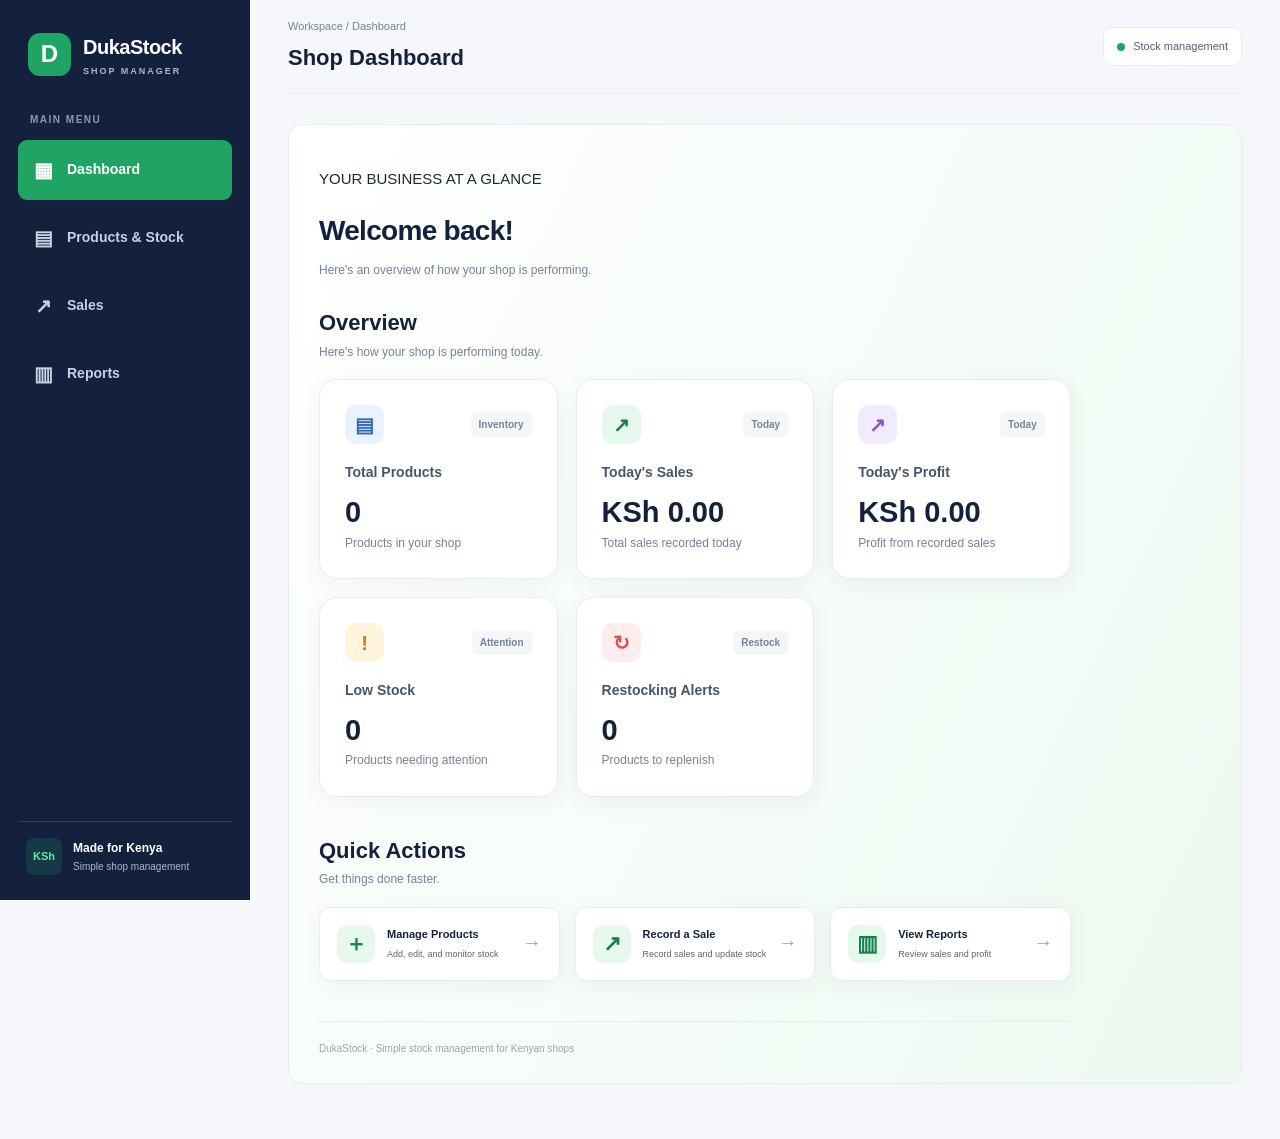
==== index.html @ 27eedb5e "Add files via upload" ====
<!DOCTYPE html>
<html lang="en">
<head>
    <meta charset="UTF-8">
    <meta name="viewport" content="width=device-width, initial-scale=1.0">
    <title>DukaStock - Shop Manager</title>
    <link rel="stylesheet" href="style.css">
</head>
<body class="app-layout ">


    <aside class="sidebar">
        <div class="brand">
            <div class="brand-icon">D</div>
            <div>
                <h2>DukaStock</h2>
                <span>SHOP MANAGER</span>
            </div>
        </div>

        <p class="nav-heading">MAIN MENU</p>

        <nav class="sidebar-nav">
            <a href="index.html" class="nav-link active">
                <span class="nav-icon">▦</span> Dashboard
            </a>
            <a href="products.html" class="nav-link">
                <span class="nav-icon">▤</span> Products & Stock
            </a>
            <a href="sales.html" class="nav-link">
                <span class="nav-icon">↗</span> Sales
            </a>
            <a href="reports.html" class="nav-link">
                <span class="nav-icon">▥</span> Reports
            </a>
        </nav>

        <div class="sidebar-footer">
            <div class="footer-icon">KSh</div>
            <div>
                <strong>Made for Kenya</strong>
                <span>Simple shop management</span>
            </div>
        </div>
    </aside>

    <main class="main-content">

        <header class="topbar">
            <div>
                <p class="breadcrumb">Workspace / Dashboard</p>
                <h2>Shop Dashboard</h2>
            </div>

            <div class="shop-status">
                <span class="status-dot"></span>
                Stock management
            </div>
        </header>

        <section class="welcome-section">
            <div>

        
       <div class="page-intro">
          <p class="eyebrow">YOUR BUSINESS AT A GLANCE</p>
          <h1>Welcome back!</h1>
          <p>Here's an overview of how your shop is performing.</p>
       </div>

        
        <section class="section-heading">
            <div>
                <h2>Overview</h2>
                <p>Here's how your shop is performing today.</p>
            </div>
        </section>

        <section class="dashboard">
            <div class="card">
                <div class="card-top">
                    <span class="card-icon products-icon">▤</span>
                    <span class="card-tag">Inventory</span>
                </div>
                <h3>Total Products</h3>
                <p class="number">0</p>
                <p class="card-note">Products in your shop</p>
            </div>

            <div class="card">
                <div class="card-top">
                    <span class="card-icon sales-icon">↗</span>
                    <span class="card-tag">Today</span>
                </div>
                <h3>Today's Sales</h3>
                <p class="number">KSh 0</p>
                <p class="card-note">Total sales recorded today</p>
            </div>

            <div class="card">
                <div class="card-top">
                    <span class="card-icon profit-icon">↗</span>
                    <span class="card-tag">Today</span>
                </div>
                <h3>Today's Profit</h3>
                <p class="number">KSh 0</p>
                <p class="card-note">Profit from recorded sales</p>
            </div>

             <div class="card" id="low-stock-card">
                <div class="card-top">
                    <span class="card-icon stock-icon">!</span>
                    <span class="card-tag">Attention</span>
                </div>
                <h3>Low Stock</h3>
                <p class="number">0</p>
                <p class="card-note">Products needing attention</p>
            </div>

             <div class="card" id="restocking-alerts-card">
                <div class="card-top">
                    <span class="card-icon alert-icon">↻</span>
                    <span class="card-tag">Restock</span>
                </div>
                <h3>Restocking Alerts</h3>
                <p class="number" id="restocking-alerts-count">0</p>
                <p class="card-note">Products to replenish</p>
            </div>
        </section>

        <section class="quick-actions-section">
            <div class="section-heading">
                <div>
                    <h2>Quick Actions</h2>
                    <p>Get things done faster.</p>
                </div>
            </div>

            <div class="quick-actions">
                <a href="products.html" class="action-card">
                    <span class="action-icon">＋</span>
                    <span>
                        <strong>Manage Products</strong>
                        <small>Add, edit, and monitor stock</small>
                    </span>
                    <span class="action-arrow">→</span>
                </a>

                <a href="sales.html" class="action-card">
                    <span class="action-icon">↗</span>
                    <span>
                        <strong>Record a Sale</strong>
                        <small>Record sales and update stock</small>
                    </span>
                    <span class="action-arrow">→</span>
                </a>

                <a href="reports.html" class="action-card">
                    <span class="action-icon">▥</span>
                    <span>
                        <strong>View Reports</strong>
                        <small>Review sales and profit</small>
                    </span>
                    <span class="action-arrow">→</span>
                </a>
            </div>
        </section>

        <footer class="page-footer">
            DukaStock · Simple stock management for Kenyan shops
        </footer>

    </main>

   <script src="script.js"></script>
</body>
</html>
---- style.css ----
/* ==================================
   DukaStock Modern Dashboard
   ================================== */

:root {
    --navy: #14213d;
    --navy-light: #1d3154;
    --green: #20a464;
    --green-dark: #16834e;
    --background: #f5f7fb;
    --white: #ffffff;
    --text: #1f2937;
    --muted: #788398;
    --border: #e8edf4;
    --shadow: 0 5px 22px rgba(20, 33, 61, 0.05);
}

* {
    box-sizing: border-box;
}


body {
    margin: 0;
    font-family: "Inter", "Segoe UI", Roboto, Arial, sans-serif;
    color: var(--text);
    background: var(--background);
    font-size: 15px;
    line-height: 1.7;
    font-weight: 400;
    -webkit-font-smoothing: antialiased;
}

a {
    color: inherit;
    text-decoration: none;
}

/* SIDEBAR */

.sidebar {
    position: fixed;
    top: 0;
    left: 0;
    bottom: 0;
    width: 250px;
    padding: 30px 18px 20px;
    background: var(--navy);
    color: white;
    display: flex;
    flex-direction: column;
    z-index: 10;
}

.brand {
    display: flex;
    align-items: center;
    gap: 12px;
    padding: 0 10px 32px;
}

.brand-icon {
    width: 43px;
    height: 43px;
    border-radius: 12px;
    display: grid;
    place-items: center;
    background: var(--green);
    color: white;
    font-size: 24px;
    font-weight: bold;
}

.brand h2 {
    margin: 0;
    color: white;
    font-size: 20px;
    letter-spacing: -0.5px;
}

.brand span {
    display: block;
    color: #aab8ce;
    font-size: 9px;
    font-weight: bold;
    letter-spacing: 2px;
}

.nav-heading {
    color: #899ab6;
    font-size: 10px;
    font-weight: bold;
    letter-spacing: 1.5px;
    padding: 0 12px;
    margin: 0 0 12px;
}

.sidebar-nav {
    display: flex;
    flex-direction: column;
    gap: 8px;
}

.nav-link {
    display: flex;
    align-items: center;
    gap: 13px;
    padding: 13px 14px;
    border-radius: 9px;
    color: #c6d1e2;
    font-size: 13px;
    transition: background 0.2s, color 0.2s;
}

.nav-link:hover {
    background: var(--navy-light);
    color: white;
}

.nav-link.active {
    background: var(--green);
    color: white;
    font-weight: bold;
}

.nav-icon {
    width: 22px;
    text-align: center;
    font-size: 20px;
}

.sidebar-footer {
    display: flex;
    align-items: center;
    gap: 11px;
    margin-top: auto;
    padding: 16px 8px 5px;
    border-top: 1px solid rgba(255, 255, 255, 0.12);
}

.footer-icon {
    background: rgba(32, 164, 100, 0.18);
    color: #68e5a4;
    padding: 9px 7px;
    border-radius: 8px;
    font-size: 11px;
    font-weight: bold;
}

.sidebar-footer strong,
.sidebar-footer span {
    display: block;
}

.sidebar-footer strong {
    font-size: 12px;
    color: white;
}

.sidebar-footer span {
    color: #aab8ce;
    font-size: 10px;
}

/* MAIN WORKSPACE */

.main-content {
    margin-left: 250px;
    padding: 0 38px 25px;
    min-height: 100vh;
    max-width: 1800px;
}

.topbar {
    min-height: 94px;
    display: flex;
    justify-content: space-between;
    align-items: center;
    gap: 20px;
    border-bottom: 1px solid var(--border);
    margin-bottom: 30px;
}

.breadcrumb {
    margin: 0 0 3px;
    color: var(--muted);
    font-size: 11px;
}

.topbar h2 {
    margin: 0;
    color: var(--navy);
    font-size: 21px;
}

.shop-status {
    display: flex;
    align-items: center;
    gap: 8px;
    background: white;
    border: 1px solid var(--border);
    padding: 9px 13px;
    border-radius: 9px;
    color: #526075;
    font-size: 11px;
}

.status-dot {
    width: 8px;
    height: 8px;
    border-radius: 50%;
    background: var(--green);
}

/* WELCOME BANNER */

.welcome-section {
    position: relative;
    overflow: hidden;
    display: flex;
    justify-content: space-between;
    align-items: center;
    gap: 20px;
    background: linear-gradient(115deg, #ffffff, #edf9f1);
    border: 1px solid #e2f0e7;
    border-radius: 15px;
    padding: 26px 30px;
    margin-bottom: 30px;
}

.welcome-label {
    color: var(--green-dark);
    font-size: 10px;
    font-weight: bold;
    letter-spacing: 1.5px;
    margin: 0 0 6px;
}

.welcome-section h1 {
    margin: 0 0 5px;
    font-size: 27px;
    color: var(--navy);
    letter-spacing: -0.7px;
}

.welcome-section p:last-child {
    color: var(--muted);
    margin: 0;
    font-size: 12px;
}

.welcome-decoration {
    display: grid;
    place-items: center;
    width: 78px;
    height: 78px;
    flex-shrink: 0;
    border-radius: 22px;
    background: rgba(32, 164, 100, 0.1);
    color: var(--green-dark);
    font-size: 23px;
    font-weight: bold;
    transform: rotate(5deg);
}

/* SECTION HEADINGS */

.section-heading {
    display: flex;
    justify-content: space-between;
    align-items: center;
    gap: 15px;
    margin-bottom: 17px;
}

.section-heading h2 {
    margin: 0;
    color: var(--navy);
    font-size: 19px;
}

.section-heading p {
    margin: 3px 0 0;
    color: var(--muted);
    font-size: 12px;
}

/* DASHBOARD CARDS */

.dashboard {
    display: grid;
    grid-template-columns: repeat(3, minmax(0, 1fr));
    gap: 18px;
    margin-bottom: 35px;
}


.card {
    min-width: 0;
    position: relative;
    overflow: hidden;
    background: var(--white);
    padding: 25px;
    border: 1px solid var(--border);
    border-radius: 18px;
    box-shadow: var(--shadow);
    transition: transform 0.2s ease, box-shadow 0.2s ease;
}

.card:hover {
    transform: translateY(-4px);
    box-shadow: 0 12px 28px rgba(20, 33, 61, 0.10);
}


.card-top {
    display: flex;
    align-items: center;
    justify-content: space-between;
    gap: 8px;
    margin-bottom: 17px;
}

.card-icon {
    display: grid;
    place-items: center;
    width: 39px;
    height: 39px;
    border-radius: 11px;
    font-size: 20px;
    font-weight: bold;
}

.products-icon {
    color: #3468c0;
    background: #eaf1ff;
}

.sales-icon {
    color: #15834b;
    background: #e5f8ed;
}

.profit-icon {
    color: #8a55c5;
    background: #f2eaff;
}

.stock-icon {
    color: #d97706;
    background: #fff4dc;
}

.alert-icon {
    color: #dc5151;
    background: #ffeded;
}

.card-tag {
    background: #f4f6fa;
    color: #788398;
    padding: 4px 8px;
    border-radius: 6px;
    font-size: 10px;
    font-weight: bold;
}

.card h3 {
    margin: 0 0 7px;
    color: #657187;
    font-size: 12px;
    font-weight: 600;
}

.number {
    color: var(--navy);
    font-size: 27px;
    font-weight: bold;
    line-height: 1.4;
    margin: 0;
    overflow-wrap: anywhere;
}

.card-note {
    margin: 8px 0 0;
    color: #94a0b2;
    font-size: 10px;
}

/* QUICK ACTIONS */

.quick-actions-section {
    margin-top: 5px;
}

.quick-actions {
    display: grid;
    grid-template-columns: repeat(3, minmax(0, 1fr));
    gap: 15px;
}

.action-card {
    display: flex;
    align-items: center;
    gap: 12px;
    min-width: 0;
    padding: 17px;
    background: white;
    border: 1px solid var(--border);
    border-radius: 12px;
    box-shadow: var(--shadow);
    transition: border-color 0.2s, transform 0.2s;
}

.action-card:hover {
    border-color: #8dd6ac;
    transform: translateY(-2px);
}

.action-icon {
    flex-shrink: 0;
    width: 38px;
    height: 38px;
    display: grid;
    place-items: center;
    border-radius: 10px;
    background: #e7f8ed;
    color: var(--green-dark);
    font-size: 22px;
    font-weight: bold;
}

.action-card strong,
.action-card small {
    display: block;
}

.action-card strong {
    color: var(--navy);
    font-size: 11px;
}

.action-card small {
    color: var(--muted);
    font-size: 9px;
    margin-top: 3px;
}

.action-arrow {
    margin-left: auto;
    color: #91a0b3;
    font-size: 19px;
}

.page-footer {
    border-top: 1px solid var(--border);
    margin-top: 40px;
    padding-top: 18px;
    color: #9aa5b5;
    font-size: 10px;
}

/* OTHER PAGES: PRODUCTS, SALES AND REPORTS */

body:not(.app-layout) {
    padding: 32px;
}

body:not(.app-layout) h1 {
    color: var(--navy);
    font-size: 30px;
}

body:not(.app-layout) h2 {
    color: var(--navy);
    margin-top: 30px;
}

body:not(.app-layout) button {
    background: var(--green);
    color: white;
    border: none;
    padding: 11px 17px;
    margin: 8px 8px 0 0;
    border-radius: 8px;
    font-weight: bold;
    cursor: pointer;
}

body:not(.app-layout) button:hover {
    background: var(--green-dark);
}

body:not(.app-layout) form {
    max-width: 700px;
    background: white;
    padding: 24px;
    margin: 20px 0;
    border: 1px solid var(--border);
    border-radius: 13px;
    box-shadow: var(--shadow);
}

body:not(.app-layout) label {
    display: block;
    margin: 14px 0 6px;
    color: var(--navy);
    font-weight: bold;
    font-size: 13px;
}

body:not(.app-layout) input,
body:not(.app-layout) select,
body:not(.app-layout) textarea {
    width: 100%;
    max-width: 100%;
    padding: 11px 12px;
    border: 1px solid #d5dce7;
    border-radius: 7px;
    font: inherit;
    background: white;
}

body:not(.app-layout) input:focus,
body:not(.app-layout) select:focus,
body:not(.app-layout) textarea:focus {
    outline: 2px solid #b8ebcd;
    border-color: var(--green);
}

body:not(.app-layout) table {
    width: 100%;
    border-collapse: collapse;
    margin-top: 18px;
    background: white;
    border-radius: 10px;
    overflow: hidden;
    box-shadow: var(--shadow);
}

body:not(.app-layout) th,
body:not(.app-layout) td {
    padding: 13px 15px;
    border-bottom: 1px solid var(--border);
    text-align: left;
    font-size: 13px;
}

body:not(.app-layout) th {
    color: var(--navy);
    background: #edf2f8;
}

body:not(.app-layout) tr:last-child td {
    border-bottom: none;
}

body:not(.app-layout) li {
    margin-bottom: 10px;
}

/* TABLETS */

@media (max-width: 1100px) {
    .main-content {
        padding-left: 25px;
        padding-right: 25px;
    }

    .sidebar {
        width: 220px;
    }

    .main-content {
        margin-left: 220px;
    }

    .dashboard {
        grid-template-columns: repeat(2, minmax(0, 1fr));
    }

    .quick-actions {
        grid-template-columns: 1fr;
    }
}

/* MOBILE PHONES */

@media (max-width: 700px) {
    .sidebar {
        position: relative;
        width: 100%;
        height: auto;
        padding: 15px;
    }

    .brand {
        padding: 0 5px 15px;
    }

    .sidebar-nav {
        display: grid;
        grid-template-columns: repeat(2, minmax(0, 1fr));
        gap: 6px;
    }

    .nav-heading,
    .sidebar-footer {
        display: none;
    }

    .nav-link {
        padding: 10px;
        font-size: 11px;
        gap: 7px;
    }

    .main-content {
        margin-left: 0;
        padding: 0 16px 22px;
    }

    .topbar {
        min-height: 75px;
        margin-bottom: 20px;
    }

    .topbar h2 {
        font-size: 18px;
    }

    .shop-status {
        font-size: 9px;
        padding: 7px;
    }

    .welcome-section {
        padding: 21px;
        margin-bottom: 24px;
    }

    .welcome-section h1 {
        font-size: 23px;
    }

    .welcome-section p:last-child {
        max-width: 260px;
    }

    .welcome-decoration {
        width: 48px;
        height: 48px;
        font-size: 16px;
        border-radius: 14px;
    }

    .dashboard {
        grid-template-columns: repeat(2, minmax(0, 1fr));
        gap: 11px;
    }

    .card {
        padding: 14px;
    }

    .card-top {
        align-items: flex-start;
        flex-wrap: wrap;
        margin-bottom: 12px;
    }

    .card-icon {
        width: 32px;
        height: 32px;
        font-size: 17px;
    }

    .card-tag {
        font-size: 9px;
    }

    .card h3 {
        font-size: 11px;
    }

    .number {
        font-size: 22px;
    }

    .card-note {
        font-size: 9px;
    }

    .quick-actions {
        grid-template-columns: 1fr;
    }

    body:not(.app-layout) {
        padding: 18px;
    }

    body:not(.app-layout) table {
        display: block;
        overflow-x: auto;
        white-space: nowrap;
    }
}

@media (max-width: 360px) {
    .dashboard {
        grid-template-columns: 1fr;
    }

    .welcome-decoration {
        display: none;
    }

    .shop-status {
        display: none;
    }
}


/* Clearer, more readable text */

.topbar h2,
.section-heading h2 {
    font-size: 22px;
    font-weight: 700;
}

.welcome-section h1 {
    font-size: 30px;
    font-weight: 700;
}

.card h3 {
    font-size: 14px;
    font-weight: 700;
    color: #475569;
}

.number {
    font-size: 29px;
    font-weight: 700;
}

.nav-link {
    font-size: 14px;
    font-weight: 600;
}

.card-note,
.action-card small {
    color: #596579;
}

@media (max-width: 700px) {
    .welcome-section h1 {
        font-size: 24px;
    }

    .number {
        font-size: 23px;
    }
}
 

/* ==================================
   DukaStock - All Pages Styling
   ================================== */

/* Consistent background and text */
body:not(.app-layout) {
    background: #f5f7fb;
    color: #1f2937;
    padding: 32px;
    font-family: "Inter", "Segoe UI", Roboto, Arial, sans-serif;
    line-height: 1.7;
}

/* Page headings */
body:not(.app-layout) h1 {
    color: #14213d;
    font-size: 30px;
    font-weight: 750;
    margin-bottom: 8px;
}

body:not(.app-layout) h2 {
    color: #14213d;
    font-size: 21px;
    font-weight: 700;
    margin-top: 30px;
}

/* Introductory text */
body:not(.app-layout) p {
    color: #596579;
}

/* White panels for forms */
body:not(.app-layout) form {
    background: #ffffff;
    border: 1px solid #e2e8f0;
    border-radius: 14px;
    padding: 25px;
    box-shadow: 0 5px 22px rgba(20, 33, 61, 0.05);
}

/* Consistent input fields */
body:not(.app-layout) input,
body:not(.app-layout) select,
body:not(.app-layout) textarea {
    background: #ffffff;
    border: 1px solid #cbd5e1;
    border-radius: 8px;
    padding: 12px;
    color: #1f2937;
    font-size: 14px;
}

body:not(.app-layout) input:focus,
body:not(.app-layout) select:focus,
body:not(.app-layout) textarea:focus {
    outline: none;
    border-color: #20a464;
    box-shadow: 0 0 0 3px rgba(32, 164, 100, 0.12);
}

/* Professional buttons */
body:not(.app-layout) button {
    background: #20a464;
    color: #ffffff;
    border: none;
    border-radius: 8px;
    padding: 12px 18px;
    font-weight: 600;
    cursor: pointer;
}

body:not(.app-layout) button:hover {
    background: #16834e;
}

/* Clean tables */
body:not(.app-layout) table {
    background: #ffffff;
    border: 1px solid #e2e8f0;
    border-radius: 12px;
    box-shadow: 0 5px 22px rgba(20, 33, 61, 0.05);
    border-collapse: separate;
    border-spacing: 0;
    overflow: hidden;
}

body:not(.app-layout) th {
    background: #edf2f8;
    color: #14213d;
    font-weight: 700;
}

body:not(.app-layout) th,
body:not(.app-layout) td {
    padding: 14px 16px;
    border-bottom: 1px solid #e8edf4;
}

body:not(.app-layout) tbody tr:hover {
    background: #f0faf4;
}

body:not(.app-layout) tr:last-child td {
    border-bottom: none;
}

/* Links */
body:not(.app-layout) a {
    color: #16834e;
    font-weight: 600;
}

/* Mobile layout */
@media (max-width: 700px) {
    body:not(.app-layout) {
        padding: 18px;
    }

    body:not(.app-layout) h1 {
        font-size: 25px;
    }

    body:not(.app-layout) form {
        padding: 18px;
    }

    body:not(.app-layout) table {
        display: block;
        overflow-x: auto;
        white-space: nowrap;
    }
}



/* Page introduction */
.page-intro {
    margin-bottom: 24px;
}

.page-intro h1 {
    margin: 0 0 6px;
    color: var(--navy);
    font-size: 28px;
}

.page-intro p:last-child {
    color: var(--muted);
    margin-top: 4px;
}

/* Make dashboard introduction readable in dark mode */
body.dark-mode .page-intro .eyebrow,
body.dark-mode .page-intro h1,
body.dark-mode .page-intro p {
    color: #f8fafc !important;
    opacity: 1;
}

.inventory-panel {
    background: #fff;
    border: 1px solid var(--border);
    border-radius: 14px;
    padding: 24px;
    box-shadow: var(--shadow);
    margin-bottom: 22px;
}

.inventory-panel .section-heading {
    margin-bottom: 16px;
}

.inventory-panel .section-heading h2 {
    font-size: 18px;
}

.product-form {
    max-width: none;
    margin: 0;
    padding: 0;
    background: transparent;
    border: 0;
    border-radius: 0;
    box-shadow: none;
}

.form-grid {
    display: grid;
    grid-template-columns: repeat(2, minmax(0, 1fr));
    gap: 16px 20px;
}

.form-field label {
    display: block;
    margin: 0 0 6px;
    font-size: 13px;
    color: var(--navy);
    font-weight: 700;
}

.form-field input {
    width: 100%;
    box-sizing: border-box;
    padding: 12px;
    border: 1px solid #cbd5e1;
    border-radius: 8px;
    font: inherit;
}

.full-width {
    grid-column: 1 / -1;
}

.field-help {
    color: var(--muted);
    font-size: 11px;
}

.form-actions {
    margin-top: 18px;
}

#restocking-alerts-list,
#product-list {
    padding: 0;
    margin: 0;
    list-style: none;
}

#restocking-alerts-list li,
#product-list li {
    background: #f8fafc;
    border: 1px solid var(--border);
    border-radius: 9px;
    padding: 14px 16px;
    margin: 10px 0;
    overflow-wrap: anywhere;
}

.section-icon {
    display: grid;
    place-items: center;
    width: 38px;
    height: 38px;
    background: #e7f8ed;
    color: var(--green-dark);
    border-radius: 10px;
    font-size: 20px;
}

@media (max-width: 700px) {
    .inventory-panel {
        padding: 17px;
    }

    .form-grid {
        grid-template-columns: 1fr;
    }

    .full-width {
        grid-column: auto;
    }
}


/* Sales page styling */
.sales-form {
    max-width: none;
    margin: 0;
    padding: 0;
    background: transparent;
    border: 0;
    border-radius: 0;
    box-shadow: none;
}

.sales-form .form-grid {
    grid-template-columns: repeat(2, minmax(0, 1fr));
}

.table-wrapper {
    width: 100%;
    overflow-x: auto;
}

.sales-history-panel table {
    width: 100%;
    border-collapse: collapse;
    background: #fff;
    border: 1px solid var(--border);
    border-radius: 10px;
}

.sales-history-panel th {
    background: #f1f5f9;
    color: var(--navy);
    text-align: left;
    font-size: 13px;
    font-weight: 700;
}

.sales-history-panel td {
    color: var(--text);
    font-size: 14px;
}

.sales-history-panel th,
.sales-history-panel td {
    padding: 14px 16px;
    border-bottom: 1px solid var(--border);
    white-space: nowrap;
}

.sales-history-panel tbody tr:last-child td {
    border-bottom: none;
}

.sales-history-panel tbody tr:hover {
    background: #f8fafc;
}

@media (max-width: 700px) {
    .sales-form .form-grid {
        grid-template-columns: 1fr;
    }

    .sales-history-panel th,
    .sales-history-panel td {
        padding: 11px 12px;
    }
}


/* Reports page summary cards */
.report-grid {
    display: grid;
    grid-template-columns: repeat(2, minmax(0, 1fr));
    gap: 18px;
}

.report-card {
    background: #f8fafc;
    border: 1px solid var(--border);
    border-radius: 12px;
    padding: 20px;
    min-width: 0;
}

.report-label {
    color: var(--muted);
    font-size: 13px;
    font-weight: 600;
}

.report-value {
    color: var(--navy);
    font-size: 27px;
    font-weight: 750;
    margin: 10px 0 6px;
    overflow-wrap: anywhere;
}

.report-card small {
    color: var(--muted);
    font-size: 12px;
}

.profit-report-card {
    background: #effaf3;
    border-color: #c6ecd3;
}

.profit-report-card .report-value {
    color: var(--green-dark);
}

@media (max-width: 700px) {
    .report-grid {
        grid-template-columns: 1fr;
    }

    .report-value {
        font-size: 24px;
    }
}


/* DukaStock mobile layout improvements */
@media (max-width: 700px) {
    html,
    body {
        max-width: 100%;
        overflow-x: hidden;
    }

    body.app-layout {
        display: block;
        width: 100%;
        padding: 0;
    }

    .main-content {
        width: 100%;
        min-width: 0;
        box-sizing: border-box;
        padding: 18px;
    }

    .dashboard {
        grid-template-columns: minmax(0, 1fr);
        width: 100%;
    }

    .card {
        min-width: 0;
        box-sizing: border-box;
    }

    .topbar {
        flex-wrap: wrap;
        gap: 12px;
    }

    .welcome-section {
        flex-wrap: wrap;
        gap: 12px;
    }

    .welcome-decoration {
        display: none;
    }

    .quick-actions {
        grid-template-columns: minmax(0, 1fr);
    }

    .inventory-panel,
    .report-panel,
    .sales-history-panel {
        min-width: 0;
        box-sizing: border-box;
    }
}


/* Compact navigation for mobile screens */
@media (max-width: 700px) {
    .sidebar {
        width: 100%;
        box-sizing: border-box;
        padding: 14px 16px;
        position: relative;
        height: auto;
        min-height: 0;
        overflow: visible;
    }

    .brand {
        margin-bottom: 14px;
    }

    .nav-heading,
    .sidebar-footer {
        display: none;
    }

    .sidebar-nav {
        display: flex;
        flex-direction: row;
        gap: 8px;
        overflow-x: auto;
        padding-bottom: 4px;
        width: 100%;
    }

    .nav-link {
        flex: 0 0 auto;
        white-space: nowrap;
        padding: 10px 12px;
        font-size: 13px;
    }

    .main-content {
        width: 100%;
    }
}
 

/* Cleaner product rows on mobile */
@media (max-width: 700px) {
    #product-list li {
        display: flex;
        flex-wrap: wrap;
        align-items: center;
        justify-content: space-between;
        gap: 12px;
        padding: 16px;
        margin-bottom: 12px;
        line-height: 1.7;
    }

    #product-list li button {
        flex: 0 0 auto;
        margin: 4px 6px 4px 0;
    }

    #product-list li strong {
        overflow-wrap: anywhere;
    }
}


/* Modern DukaStock product cards */
@media (max-width: 700px) {
    #product-list {
        display: grid;
        grid-template-columns: minmax(0, 1fr);
        gap: 14px;
    }

    #product-list li {
        display: block;
        box-sizing: border-box;
        width: 100%;
        margin: 0;
        padding: 18px;
        background: #ffffff;
        border: 1px solid #e2e8f0;
        border-radius: 14px;
        box-shadow: 0 4px 14px rgba(20, 33, 61, 0.05);
        line-height: 1.8;
        overflow-wrap: anywhere;
    }

    #product-list li button {
        margin: 12px 8px 0 0;
        padding: 9px 14px;
        border-radius: 8px;
    }

    #product-list li button:last-child {
        margin-right: 0;
    }
}


/* Highlight low stock quantities in red */
.product-card .low-stock-text {
    color: #dc2626 !important;
    font-weight: 800;
}

.product-card .stock-low {
    color: #dc2626;
    background-color: #fee2e2;
    border: 1px solid #fecaca;
}


/* DukaStock: improved mobile product cards */
@media (max-width: 700px) {
    #product-list {
        display: grid;
        grid-template-columns: minmax(0, 1fr);
        gap: 14px;
        padding: 0;
        margin: 0;
        list-style: none;
        width: 100%;
        box-sizing: border-box;
    }

    #product-list .product-card {
        display: flex;
        flex-direction: column;
        gap: 16px;
        width: 100%;
        min-width: 0;
        box-sizing: border-box;
        margin: 0;
        padding: 16px;
        background: #ffffff;
        border: 1px solid #e2e8f0;
        border-radius: 16px;
        box-shadow: 0 4px 14px rgba(20, 33, 61, 0.06);
        color: #1e293b;
        overflow-wrap: anywhere;
    }

    .product-card-heading {
        display: flex;
        align-items: flex-start;
        justify-content: space-between;
        gap: 10px;
        flex-wrap: wrap;
    }

    .product-card-name {
        flex: 1;
        min-width: 0;
        margin: 0;
        font-size: 18px;
        line-height: 1.4;
        color: #0f172a;
        overflow-wrap: anywhere;
    }

    .stock-badge,
    .expiry-badge {
        display: inline-block;
        padding: 5px 9px;
        border-radius: 999px;
        font-size: 12px;
        font-weight: 700;
        line-height: 1.4;
    }

    .stock-good,
    .expiry-safe {
        color: #166534;
        background: #dcfce7;
    }

    .stock-low,
    .expiry-danger {
        color: #b91c1c;
        background: #fee2e2;
    }

    .expiry-warning {
        color: #92400e;
        background: #fef3c7;
    }

    .expiry-neutral {
        color: #475569;
        background: #f1f5f9;
    }

    .product-card-details {
        display: grid;
        grid-template-columns: repeat(2, minmax(0, 1fr));
        gap: 12px;
        width: 100%;
    }

    .product-detail {
        display: flex;
        flex-direction: column;
        align-items: flex-start;
        gap: 5px;
        min-width: 0;
        padding: 10px;
        background: #f8fafc;
        border-radius: 10px;
        box-sizing: border-box;
    }

    .product-detail-label {
        font-size: 12px;
        color: #64748b;
    }

    .product-detail-value {
        font-size: 14px;
        color: #1e293b;
        overflow-wrap: anywhere;
    }

    .product-card .low-stock-text {
        color: #dc2626 !important;
        font-weight: 800;
    }

    .product-card-settings {
        margin: 0;
        color: #64748b;
        font-size: 12px;
        line-height: 1.6;
    }

    .product-card-actions {
        display: grid;
        grid-template-columns: repeat(2, minmax(0, 1fr));
        gap: 10px;
        width: 100%;
    }

    .product-card-actions button {
        width: 100%;
        min-height: 44px;
        margin: 0;
        padding: 10px;
        border-radius: 10px;
        font-size: 14px;
        font-weight: 700;
        cursor: pointer;
    }

    .product-edit-button {
        color: #ffffff;
        background: #2563eb;
        border: 1px solid #2563eb;
    }

    .product-delete-button {
        color: #b91c1c;
        background: #ffffff;
        border: 1px solid #fecaca;
    }
}


/* DukaStock: improved desktop product cards */
@media (min-width: 701px) {
    #product-list {
        display: grid;
        grid-template-columns: repeat(2, minmax(0, 1fr));
        gap: 20px;
        padding: 0;
        margin: 20px 0 0;
        list-style: none;
        width: 100%;
        box-sizing: border-box;
    }

    #product-list .product-card {
        display: flex;
        flex-direction: column;
        gap: 18px;
        min-width: 0;
        margin: 0;
        padding: 22px;
        box-sizing: border-box;
        background: #ffffff;
        border: 1px solid #e2e8f0;
        border-radius: 18px;
        box-shadow: 0 5px 18px rgba(20, 33, 61, 0.06);
        color: #1e293b;
        transition: box-shadow 0.2s ease, transform 0.2s ease;
    }

    #product-list .product-card:hover {
        box-shadow: 0 10px 26px rgba(20, 33, 61, 0.10);
        transform: translateY(-2px);
    }

    .product-card-heading {
        display: flex;
        align-items: center;
        justify-content: space-between;
        gap: 14px;
    }

    .product-card-name {
        min-width: 0;
        margin: 0;
        color: #0f172a;
        font-size: 20px;
        line-height: 1.4;
        overflow-wrap: anywhere;
    }

    .stock-badge,
    .expiry-badge {
        display: inline-block;
        padding: 6px 11px;
        border-radius: 999px;
        font-size: 12px;
        font-weight: 700;
        white-space: nowrap;
    }

    .stock-good,
    .expiry-safe {
        color: #166534;
        background: #dcfce7;
    }

    .stock-low,
    .expiry-danger {
        color: #b91c1c;
        background: #fee2e2;
    }

    .expiry-warning {
        color: #92400e;
        background: #fef3c7;
    }

    .expiry-neutral {
        color: #475569;
        background: #f1f5f9;
    }

    .product-card-details {
        display: grid;
        grid-template-columns: repeat(2, minmax(0, 1fr));
        gap: 12px;
    }

    .product-detail {
        display: flex;
        flex-direction: column;
        align-items: flex-start;
        gap: 7px;
        min-width: 0;
        padding: 14px;
        background: #f8fafc;
        border: 1px solid #f1f5f9;
        border-radius: 12px;
        box-sizing: border-box;
    }

    .product-detail-label {
        color: #64748b;
        font-size: 13px;
    }

    .product-detail-value {
        color: #1e293b;
        font-size: 16px;
        overflow-wrap: anywhere;
    }

    .product-card .low-stock-text {
        color: #dc2626 !important;
        font-weight: 800;
    }

    .product-card-settings {
        margin: 0;
        color: #64748b;
        font-size: 13px;
        line-height: 1.6;
    }

    .product-card-actions {
        display: flex;
        gap: 12px;
        margin-top: auto;
    }

    .product-card-actions button {
        min-width: 100px;
        min-height: 42px;
        padding: 10px 18px;
        border-radius: 10px;
        font-size: 14px;
        font-weight: 700;
        cursor: pointer;
        transition: background 0.2s ease;
    }

    .product-edit-button {
        color: #ffffff;
        background: #2563eb;
        border: 1px solid #2563eb;
    }

    .product-edit-button:hover {
        background: #1d4ed8;
    }

    .product-delete-button {
        color: #b91c1c;
        background: #ffffff;
        border: 1px solid #fecaca;
    }

    .product-delete-button:hover {
        background: #fef2f2;
    }
}
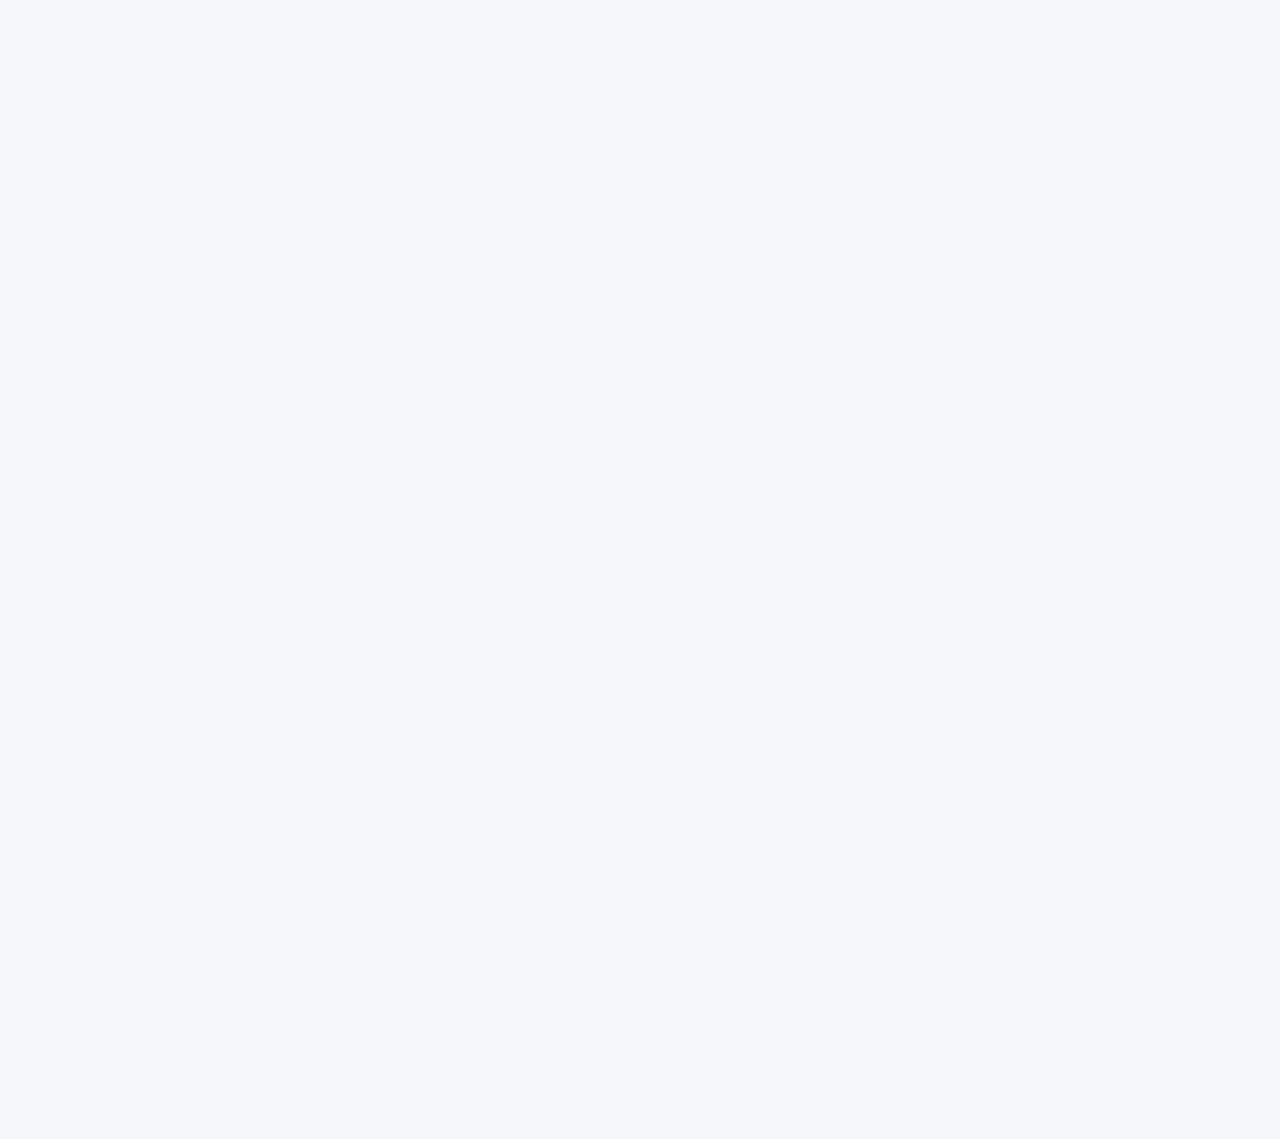
==== commit 339dea23: "Update index.html" ====
--- a/index.html
+++ b/index.html
@@ -173,6 +173,9 @@
 
     </main>
 
-   <script src="script.js"></script>
+   <script src="https://cdn.jsdelivr.net/npm/@supabase/supabase-js@2"></script>
+<script src="supabase-config.js"></script>
+<script src="auth-guard.js"></script>
+<script src="script.js"></script>
 </body>
 </html>
